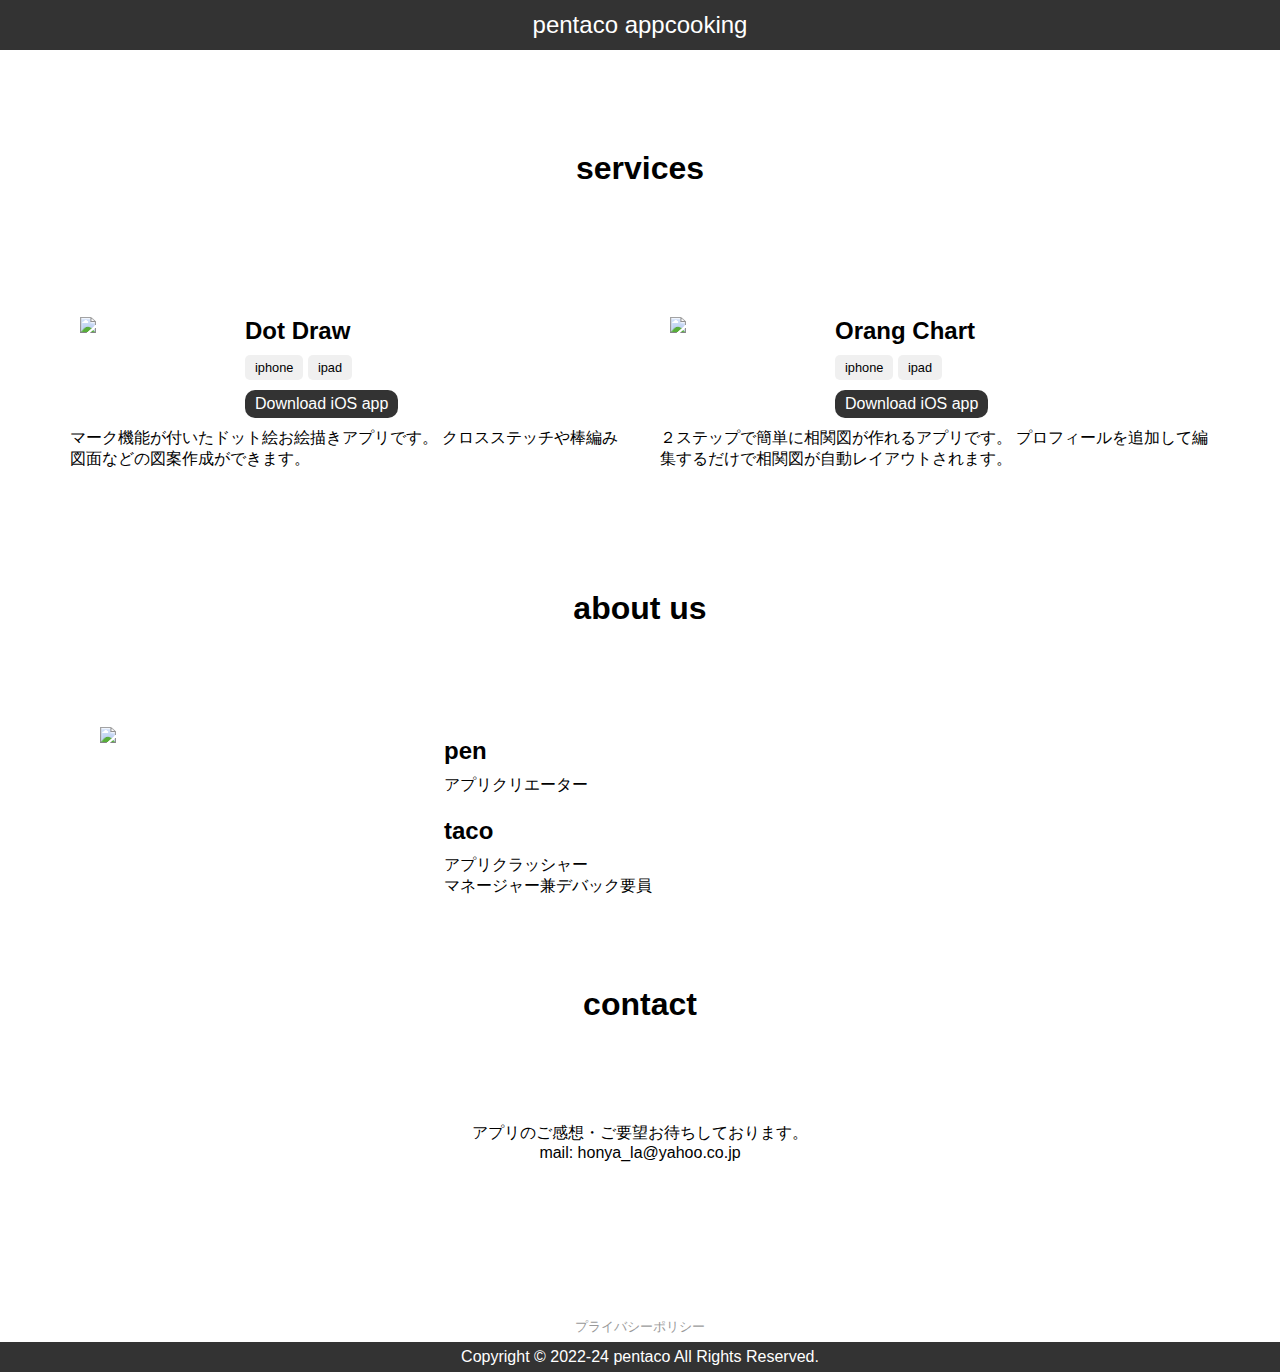
==== index.html @ 297223bc "Add files via upload" ====
<!DOCTYPE html>
<html lang="ja">
<head>
  <meta charset="utf-8">
  <link href="ss.css" rel="stylesheet">
  <meta name="viewport" content="width=device-width" initial-scale=1.0">
  <title>pentaco appcooking</title>
</head>
<body>

	<header>
		pentaco appcooking
	</header>

<div id="container">
<h1>services</h1>

<div class="content">
	<div class="item">
		<div class="icon">
		<img src="image/appicon01.png">
		</div>
		<div class="app-credit">
			<h2>Dot Draw</h2>
			<label class="device">iphone</label>
			<label class="device">ipad</label>
			<div class="app-link">
			<a class="download" href="https://apps.apple.com/jp/app/%E3%83%9E%E3%83%BC%E3%82%AF%E3%81%8C%E3%81%A4%E3%81%91%E3%82%89%E3%82%8C%E3%82%8B%E3%83%89%E3%83%83%E3%83%88%E7%B5%B5%E3%83%A1%E3%83%BC%E3%82%AB%E3%83%BC/id1642104247" target="_blank">
			Download iOS app
			</a>
			</div>
			</div>
		<div class="app-message">
			マーク機能が付いたドット絵お絵描きアプリです。
			クロスステッチや棒編み図面などの図案作成ができます。
		</div>
	</div>

	<div class="item">
		<div class="icon">
		<img src="image/appicon02.png">
		</div>
		<div class="app-credit">
			<h2>Orang Chart</h2>
			<label class="device">iphone</label>
			<label class="device">ipad</label>
			<div class="app-link">
			<a class="download" href="https://apps.apple.com/jp/app/orange-chart-%E7%9B%B8%E9%96%A2%E5%9B%B3%E3%81%A7%E8%A6%8B%E3%81%88%E3%82%8B%E5%8C%96/id6720723898" target="_blank">Download iOS app
			</a>
			</div>
		</div>
		<div class="app-message">
			２ステップで簡単に相関図が作れるアプリです。
			プロフィールを追加して編集するだけで相関図が自動レイアウトされます。
		</div>
	</div>
</div>

<h1>about us</h1>
	<div class="about-us">
		<div class="profile">
			<div class="profile-icon">
				<img src="image/pentaco.png">
			</div>
			<div class="profile-container">
				<div class="profile-text">
					<h2>pen</h2>
					アプリクリエーター
				</div>
				<div class="profile-text">
					<h2>taco</h2>
					アプリクラッシャー</br>
					マネージャー兼デバック要員
				</div>
			</div>
		</div>
	</div>
<h1>contact</h1>
	<div class="contact">
		<p>
		アプリのご感想・ご要望お待ちしております。</br>
		mail: honya_la@yahoo.co.jp
		</p>
	</div>
</div>
<div id="credit">
<a class="credit" href="pp.html" >プライバシーポリシー</a>
</div>
	<footer>
		Copyright © 2022-24 pentaco All Rights Reserved.
	</footer>

</body>
</html>
---- ss.css ----
@charset "utf-8";

html,body {
margin: 0;
padding: 0;
font-family: Arial, sans-serif;
height: 100vh;
font-size: 16px;
}

img{
max-width: 100%;
height: auto;
object-fit: cover;
border: 0;
}

header {
background-color: #333;
color: white;
display: flex;
justify-content: center;
align-items: center;
font-size: 1.5em;
position: fixed;
width: 100%;
height: 50px;
top: 0;
}

footer {
background-color: #333;
display: flex;
justify-content: center;
align-items: center;
color: white;
text-align: center;
font-size: 1em;
width: 100%;
height: 30px;
bottom: 0;
}

label{
padding: 5px 10px;
border-radius: 5px;
}

.device{
display: inline-block;
background-color: #f0f0f0;
color: #000000;
font-size: 0.8em;
}

.app-link{
display: flex;
}

a.download{
padding: 5px 10px;
border-radius: 10px;
background-color: #333;
color: #ffffff;
font-size: 1em;
margin-top: 10px;
text-decoration: none;
}

a.credit{
font-size: 0.8em;
color: #999999;
text-decoration: none;
text-align: center;
}

#container{
padding: 50px 0;
}

#credit{
width: 100%;
height: 30px;
bottom: 30px;
display: flex;
justify-content: center;
align-items: center;
background-color: #ffffff;
}

.content {
margin: 50px;
display: grid;
grid-template-columns: repeat(2, 1fr);
box-sizing: border-box;
}

.item{
padding: 20px;
display: flex;
justify-content: flex-start;
flex-wrap: wrap;
}

.icon{
width: 30%;
padding: 10px;
box-sizing: border-box;
}

.app-credit{
width: 70%;
padding-left: 10px;
font-size: 1em;
box-sizing: border-box;
}

.app-message{
width: 100%;
font-size: 1em;
box-sizing: border-box;
padding-top: 10px;
}

.about-us{
margin: 0 100px;
display: flex;
flex-wrap: wrap;
justify-content: center;
box-sizing: border-box;
}

.profile{
width: 100%;
display: flex;
justify-content: center;
flex-wrap: wrap;
}

.profile-icon{
width: 30%;
box-sizing: border-box;
}

.profile-container{
width: 70%;
display: flex;
justify-content: flex-start;
flex-wrap: wrap;
}

.profile-text{
width: 100%;
height: 50%;
padding-left: 20px;
box-sizing: border-box;
}

.contact{
margin-left: 100px;
margin-right: 100px;
margin-bottom: 100px;
font-size: 1em;
text-align: center;
}

.pp{
margin: 0 50px;
}

h1{
margin: 100px 0;
font-size: 2em;
text-align: center;
}

h2{
margin: 10px 0;
font-size: 1.5em;
}

h3{
margin: 10px 0;
font-size: 1.2em;
}

li.large{
font-size: 1.2em;
margin: 10px 0;
}



@media only screen and (max-width : 480px){

	html,body {
		margin: 0;
		padding: 0;
		font-family: Arial, sans-serif;
		height: 100vh;
		font-size: 10px;
	}

	#container{
		margin: 50px 0px;
	}

	h1{
		margin: 50px 0;
		font-size: 2em;
		text-align: center;
	}

	.content {
		margin: 0;
		display: grid;
		grid-template-columns: repeat(1, 1fr);
		box-sizing: border-box;
	}

	.about-us{
		margin: 0 50px;
		display: flex;
		flex-wrap: wrap;
		justify-content: center;
		box-sizing: border-box;
	}

	.contact{
		margin-left: 20px;
		margin-right: 20px;
		margin-bottom: 20px;
		font-size: 1em;
		text-align: center;
	}

	.pp{
		margin: 0 10px;
	}

}
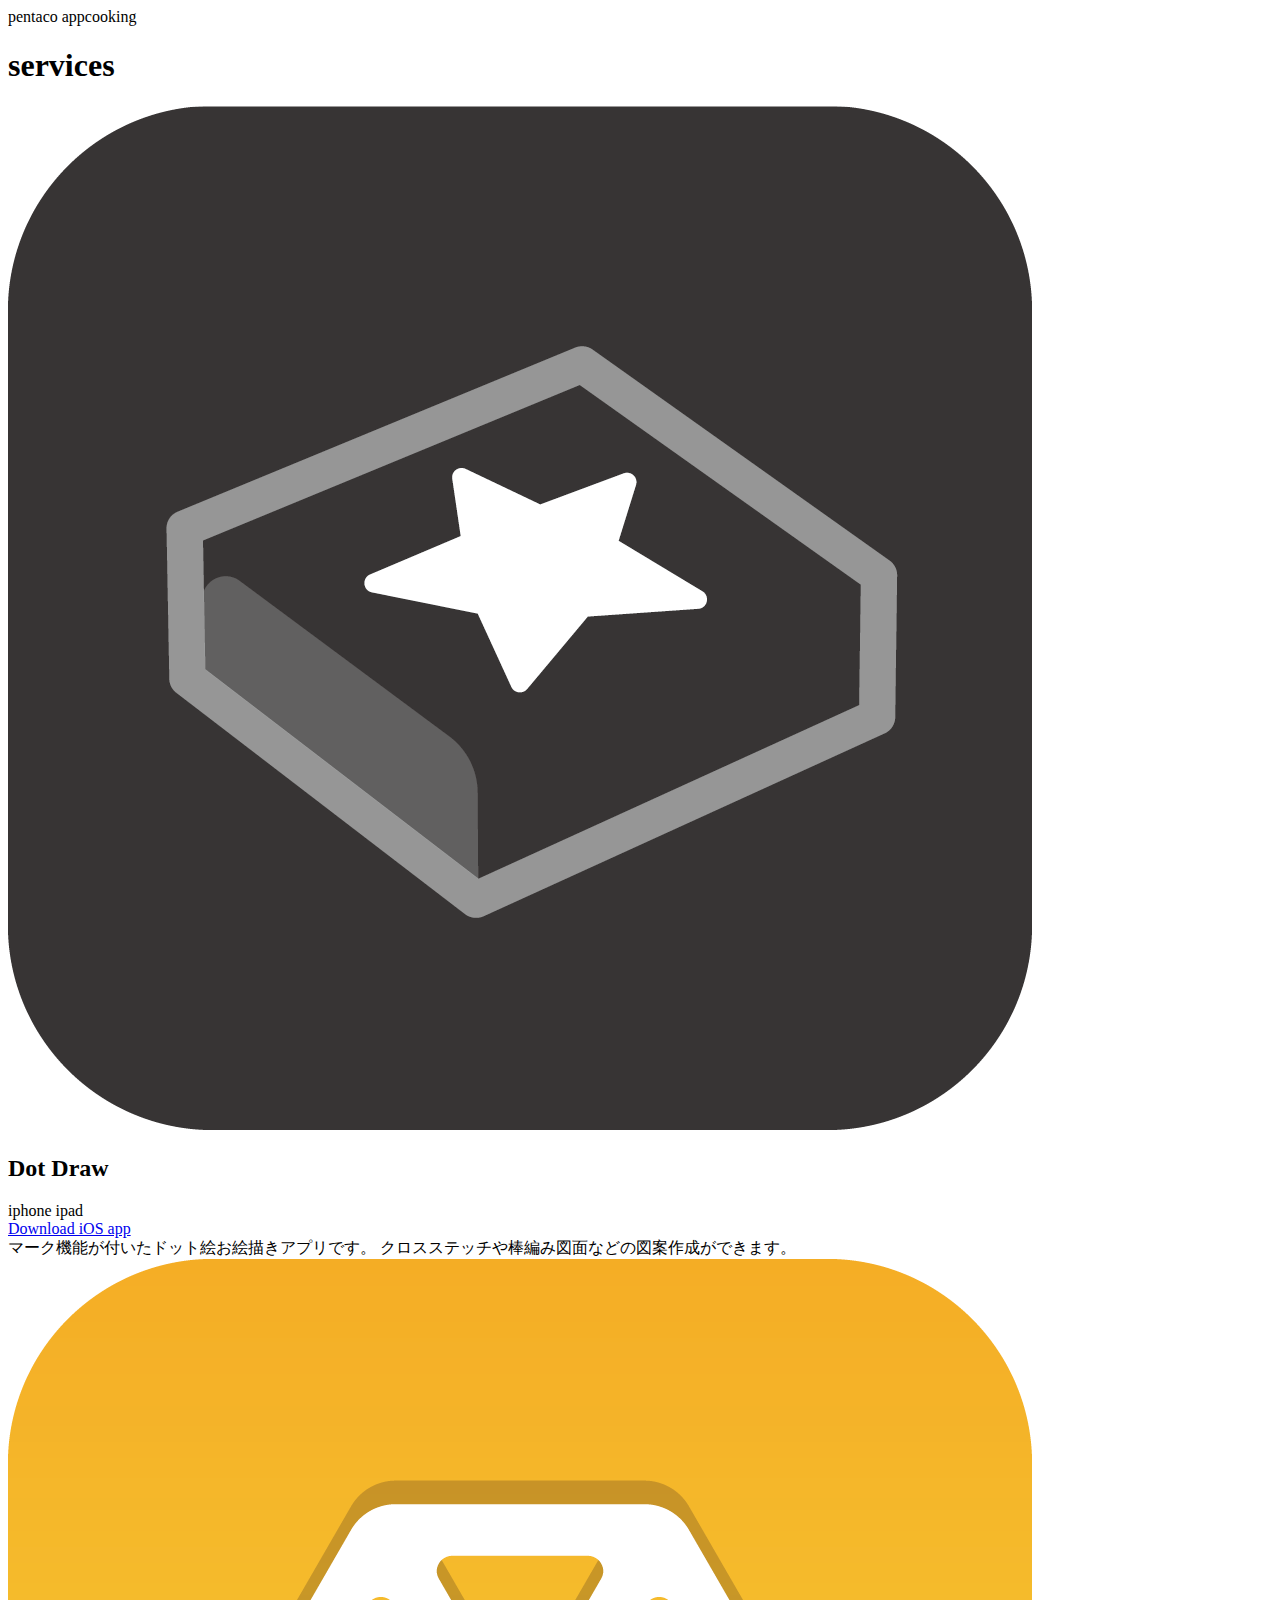
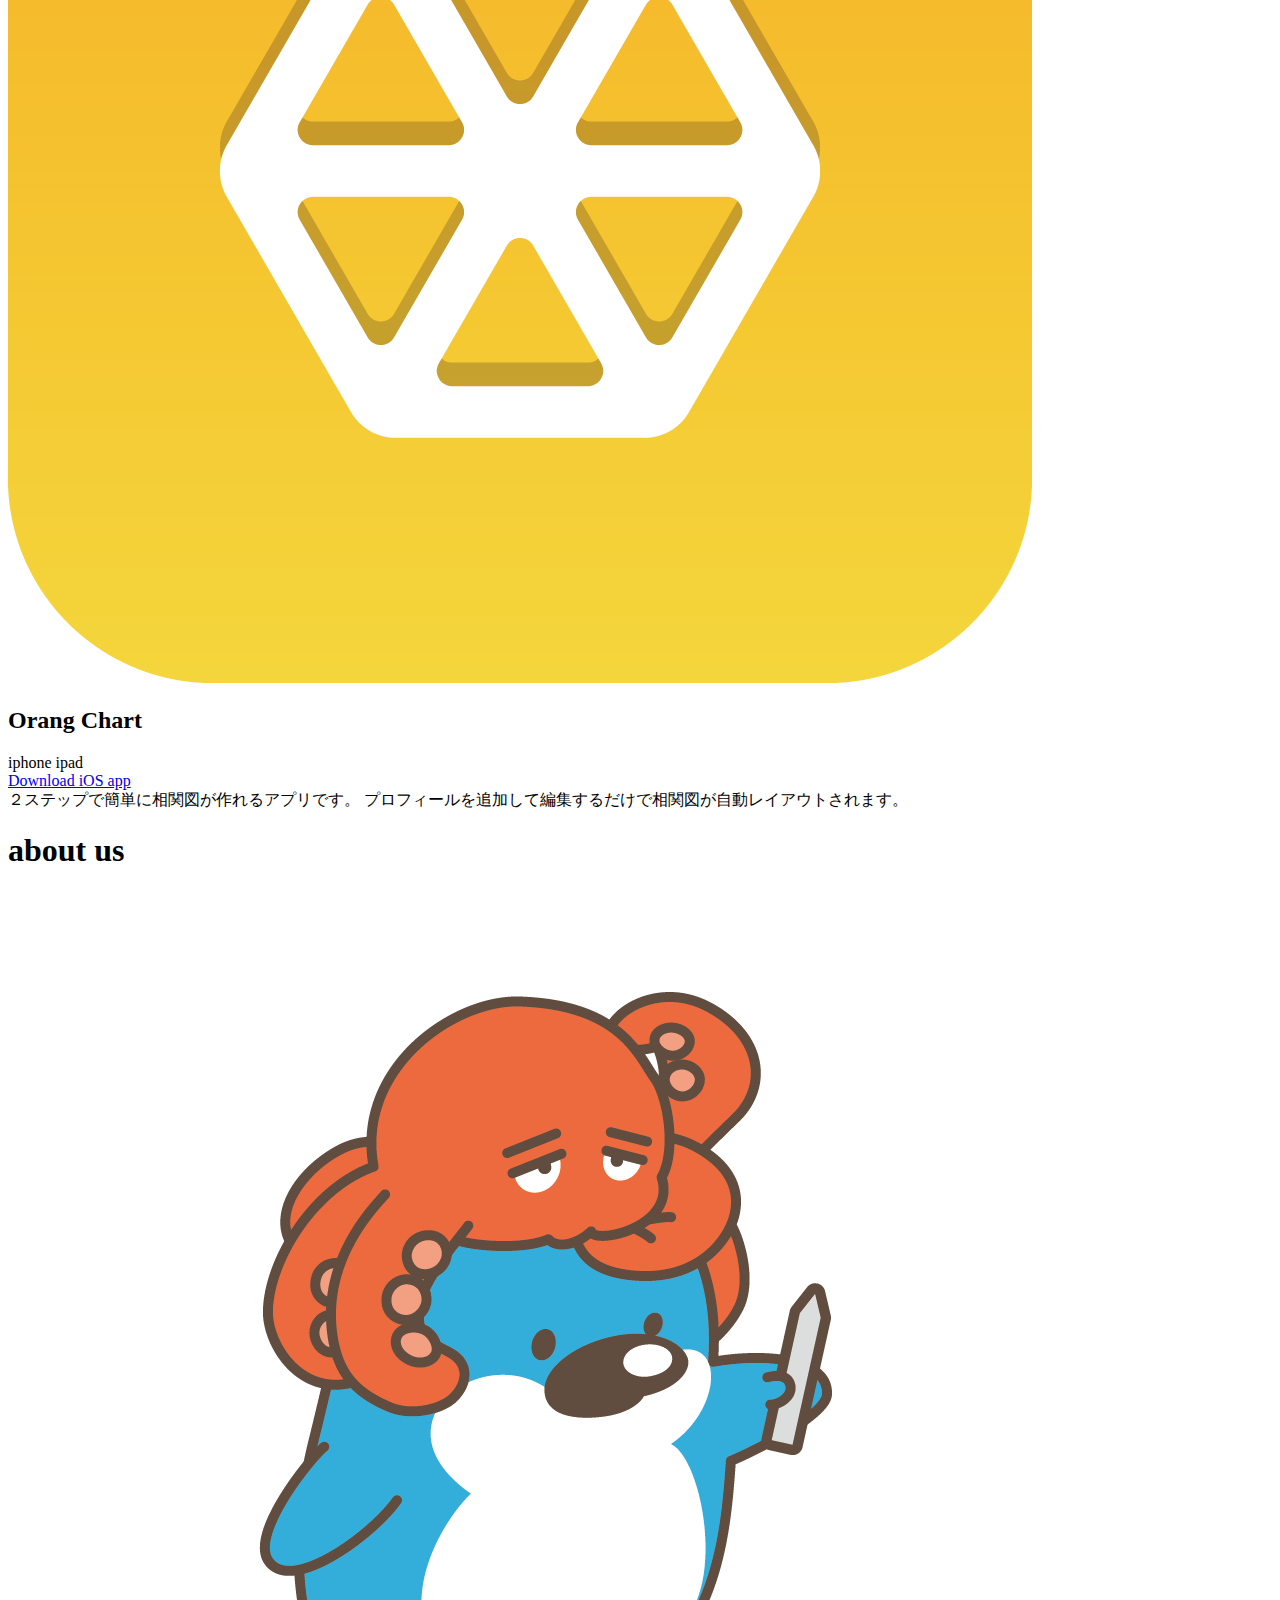
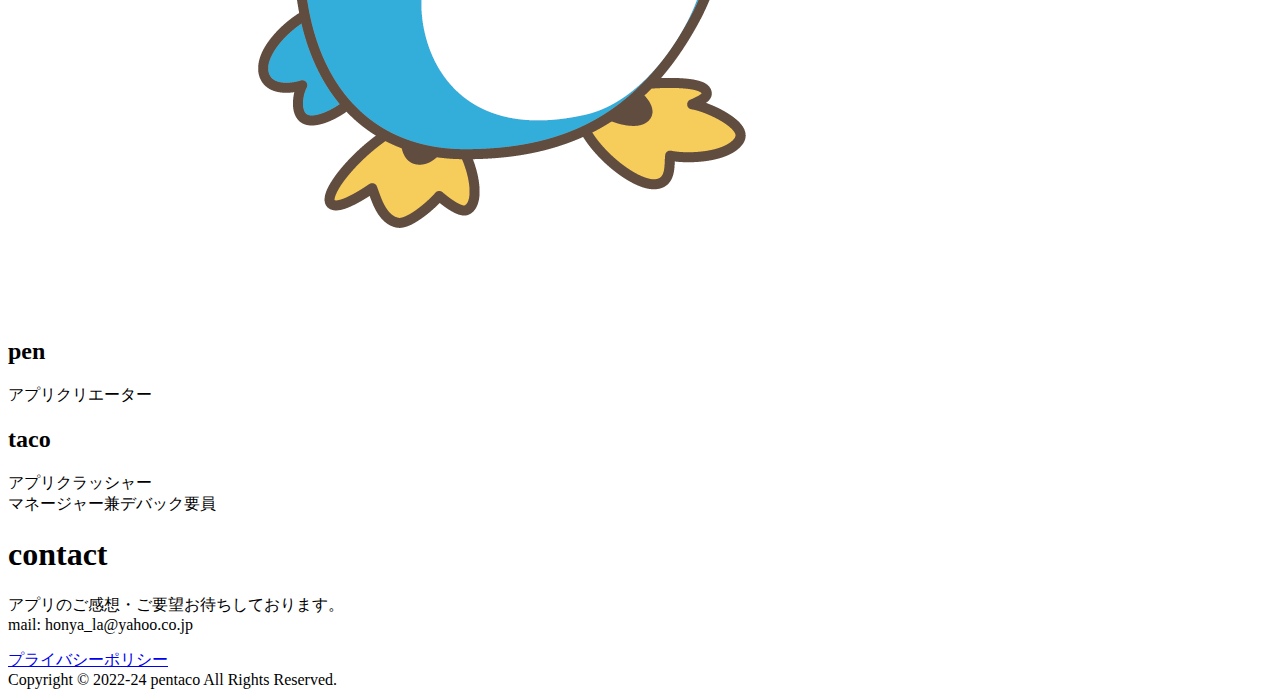
==== commit 398c5544: "Update index.html" ====
--- a/index.html
+++ b/index.html
@@ -2,7 +2,7 @@
 <html lang="ja">
 <head>
   <meta charset="utf-8">
-  <link href="ss.css" rel="stylesheet">
+  <link href="https://github.com/pentaco2233/appcooking/blob/f022fb4d167ff85afadfc29775fa880d4bda446c/ss.css" rel="stylesheet">
   <meta name="viewport" content="width=device-width" initial-scale=1.0">
   <title>pentaco appcooking</title>
 </head>
@@ -91,4 +91,4 @@
 	</footer>
 
 </body>
-</html>+</html>
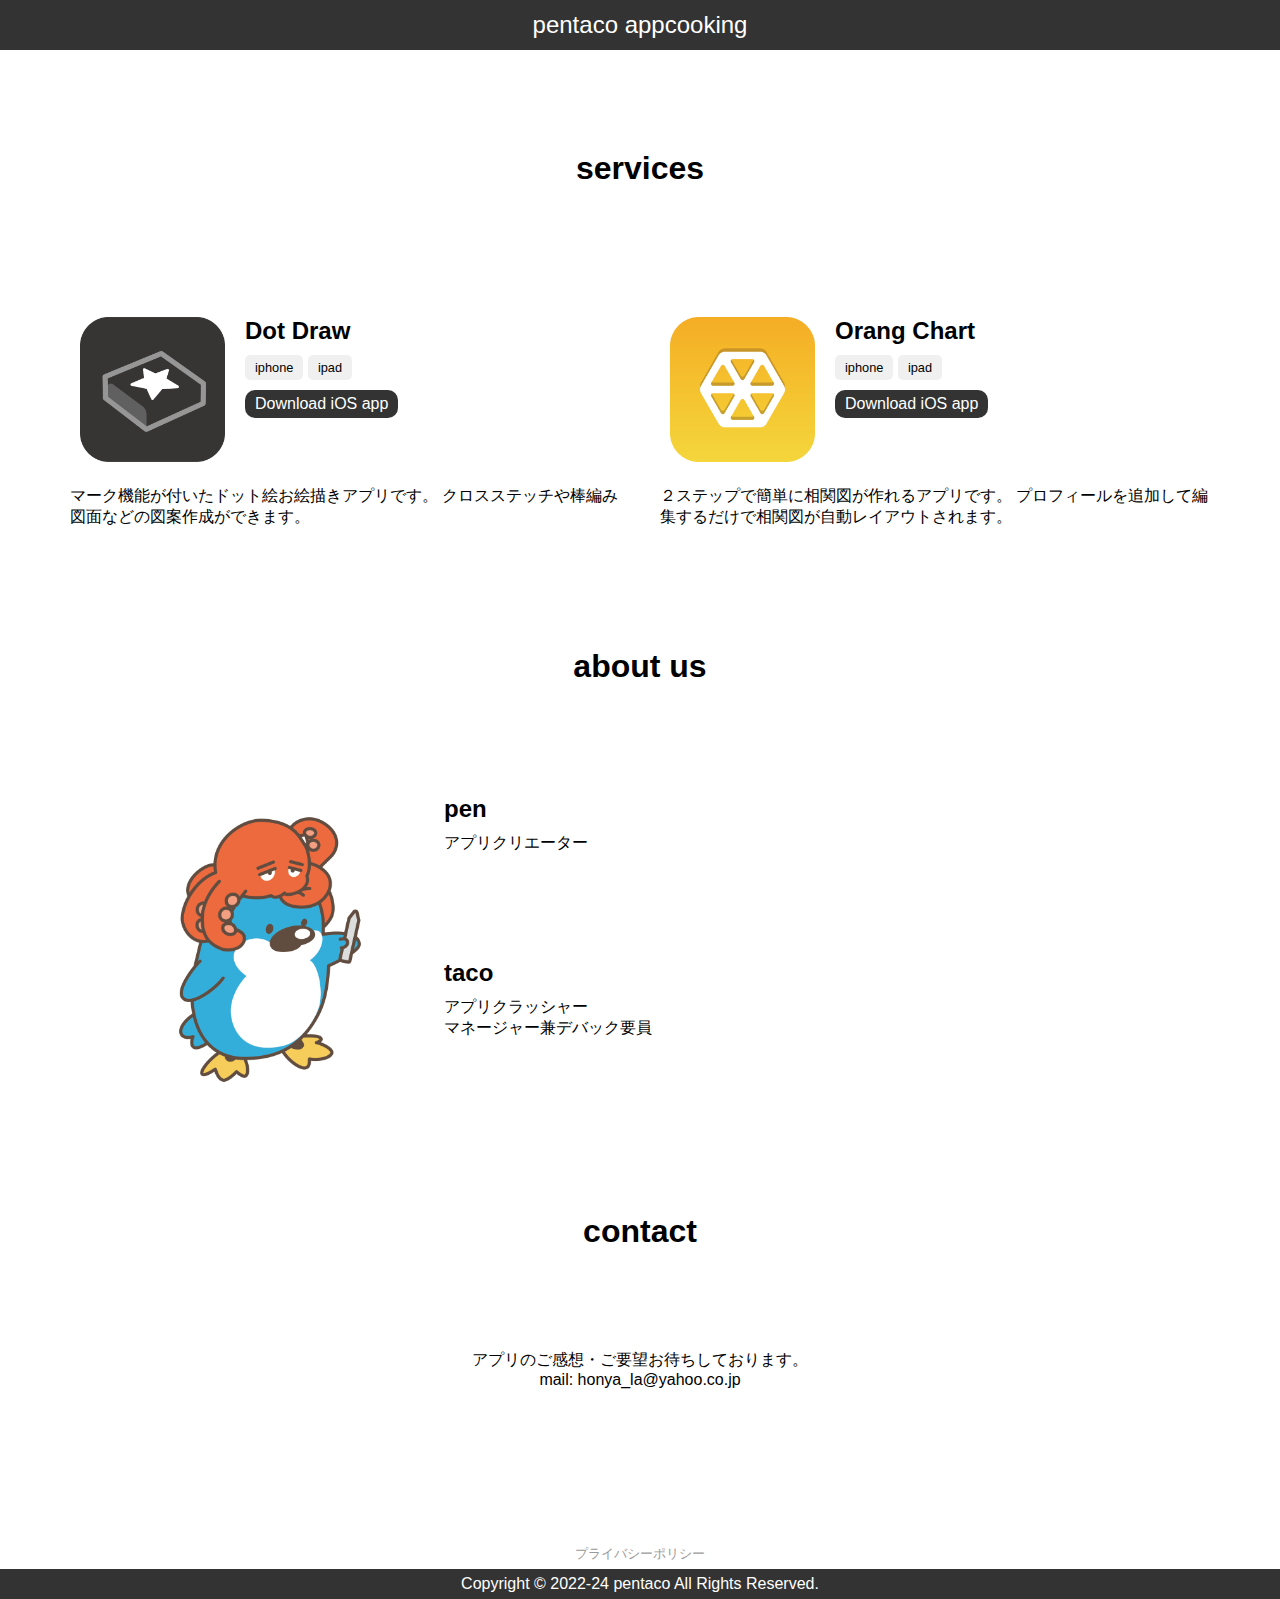
==== commit 2b5a2c63: "Update index.html" ====
--- a/index.html
+++ b/index.html
@@ -2,7 +2,7 @@
 <html lang="ja">
 <head>
   <meta charset="utf-8">
-  <link href="https://github.com/pentaco2233/appcooking/blob/f022fb4d167ff85afadfc29775fa880d4bda446c/ss.css" rel="stylesheet">
+  <link href="ss.css" rel="stylesheet">
   <meta name="viewport" content="width=device-width" initial-scale=1.0">
   <title>pentaco appcooking</title>
 </head>
--- a/ss.css
+++ b/ss.css
@@ -0,0 +1,242 @@
+@charset "utf-8";
+
+html,body {
+margin: 0;
+padding: 0;
+font-family: Arial, sans-serif;
+height: 100vh;
+font-size: 16px;
+}
+
+img{
+max-width: 100%;
+height: auto;
+object-fit: cover;
+border: 0;
+}
+
+header {
+background-color: #333;
+color: white;
+display: flex;
+justify-content: center;
+align-items: center;
+font-size: 1.5em;
+position: fixed;
+width: 100%;
+height: 50px;
+top: 0;
+}
+
+footer {
+background-color: #333;
+display: flex;
+justify-content: center;
+align-items: center;
+color: white;
+text-align: center;
+font-size: 1em;
+width: 100%;
+height: 30px;
+bottom: 0;
+}
+
+label{
+padding: 5px 10px;
+border-radius: 5px;
+}
+
+.device{
+display: inline-block;
+background-color: #f0f0f0;
+color: #000000;
+font-size: 0.8em;
+}
+
+.app-link{
+display: flex;
+}
+
+a.download{
+padding: 5px 10px;
+border-radius: 10px;
+background-color: #333;
+color: #ffffff;
+font-size: 1em;
+margin-top: 10px;
+text-decoration: none;
+}
+
+a.credit{
+font-size: 0.8em;
+color: #999999;
+text-decoration: none;
+text-align: center;
+}
+
+#container{
+padding: 50px 0;
+}
+
+#credit{
+width: 100%;
+height: 30px;
+bottom: 30px;
+display: flex;
+justify-content: center;
+align-items: center;
+background-color: #ffffff;
+}
+
+.content {
+margin: 50px;
+display: grid;
+grid-template-columns: repeat(2, 1fr);
+box-sizing: border-box;
+}
+
+.item{
+padding: 20px;
+display: flex;
+justify-content: flex-start;
+flex-wrap: wrap;
+}
+
+.icon{
+width: 30%;
+padding: 10px;
+box-sizing: border-box;
+}
+
+.app-credit{
+width: 70%;
+padding-left: 10px;
+font-size: 1em;
+box-sizing: border-box;
+}
+
+.app-message{
+width: 100%;
+font-size: 1em;
+box-sizing: border-box;
+padding-top: 10px;
+}
+
+.about-us{
+margin: 0 100px;
+display: flex;
+flex-wrap: wrap;
+justify-content: center;
+box-sizing: border-box;
+}
+
+.profile{
+width: 100%;
+display: flex;
+justify-content: center;
+flex-wrap: wrap;
+}
+
+.profile-icon{
+width: 30%;
+box-sizing: border-box;
+}
+
+.profile-container{
+width: 70%;
+display: flex;
+justify-content: flex-start;
+flex-wrap: wrap;
+}
+
+.profile-text{
+width: 100%;
+height: 50%;
+padding-left: 20px;
+box-sizing: border-box;
+}
+
+.contact{
+margin-left: 100px;
+margin-right: 100px;
+margin-bottom: 100px;
+font-size: 1em;
+text-align: center;
+}
+
+.pp{
+margin: 0 50px;
+}
+
+h1{
+margin: 100px 0;
+font-size: 2em;
+text-align: center;
+}
+
+h2{
+margin: 10px 0;
+font-size: 1.5em;
+}
+
+h3{
+margin: 10px 0;
+font-size: 1.2em;
+}
+
+li.large{
+font-size: 1.2em;
+margin: 10px 0;
+}
+
+
+
+@media only screen and (max-width : 480px){
+
+	html,body {
+		margin: 0;
+		padding: 0;
+		font-family: Arial, sans-serif;
+		height: 100vh;
+		font-size: 10px;
+	}
+
+	#container{
+		margin: 50px 0px;
+	}
+
+	h1{
+		margin: 50px 0;
+		font-size: 2em;
+		text-align: center;
+	}
+
+	.content {
+		margin: 0;
+		display: grid;
+		grid-template-columns: repeat(1, 1fr);
+		box-sizing: border-box;
+	}
+
+	.about-us{
+		margin: 0 50px;
+		display: flex;
+		flex-wrap: wrap;
+		justify-content: center;
+		box-sizing: border-box;
+	}
+
+	.contact{
+		margin-left: 20px;
+		margin-right: 20px;
+		margin-bottom: 20px;
+		font-size: 1em;
+		text-align: center;
+	}
+
+	.pp{
+		margin: 0 10px;
+	}
+
+}
+
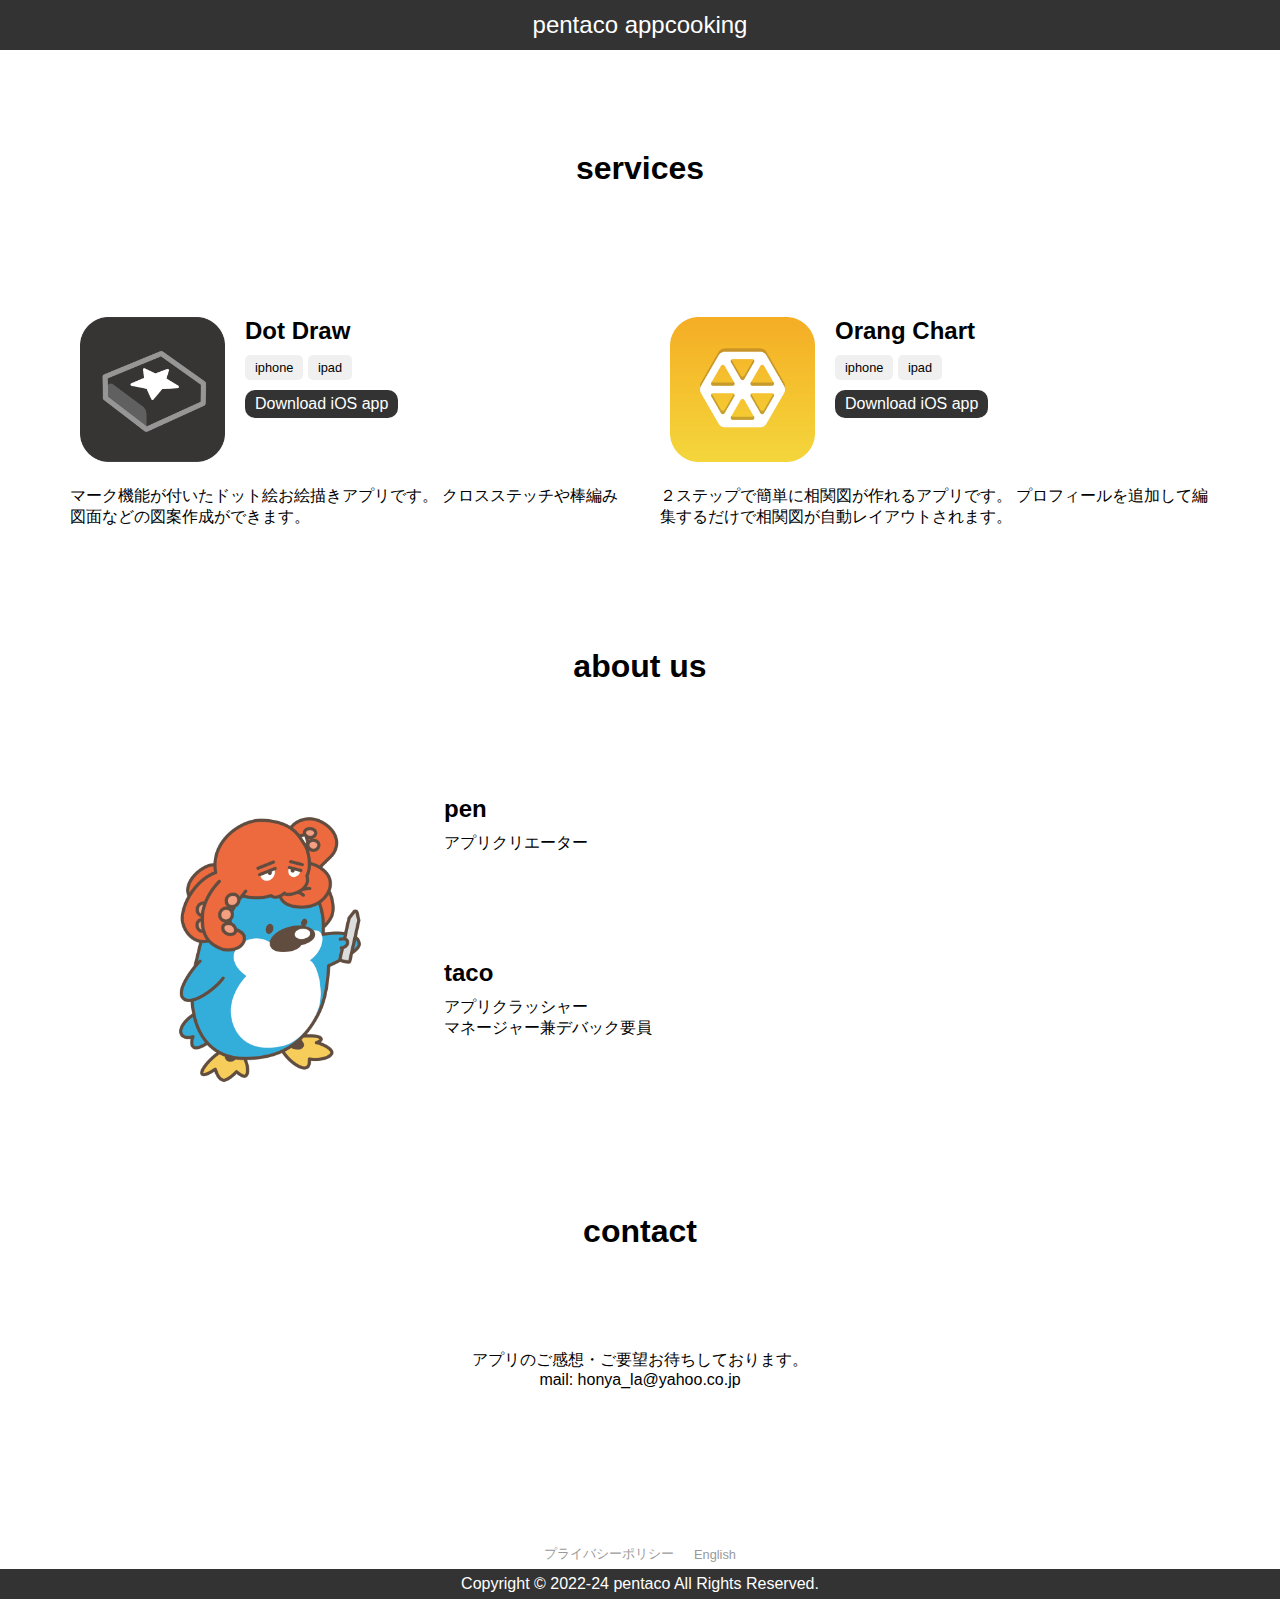
==== commit 86e55e40: "Add files via upload" ====
--- a/index.html
+++ b/index.html
@@ -2,7 +2,7 @@
 <html lang="ja">
 <head>
   <meta charset="utf-8">
-  <link href="ss.css" rel="stylesheet">
+  <link href="https://pentaco2233.github.io/appcooking/ss.css" rel="stylesheet">
   <meta name="viewport" content="width=device-width" initial-scale=1.0">
   <title>pentaco appcooking</title>
 </head>
@@ -85,10 +85,11 @@
 </div>
 <div id="credit">
 <a class="credit" href="pp.html" >プライバシーポリシー</a>
+<a class="credit" href="index_en.html" >English</a>
 </div>
 	<footer>
 		Copyright © 2022-24 pentaco All Rights Reserved.
 	</footer>
 
 </body>
-</html>
+</html>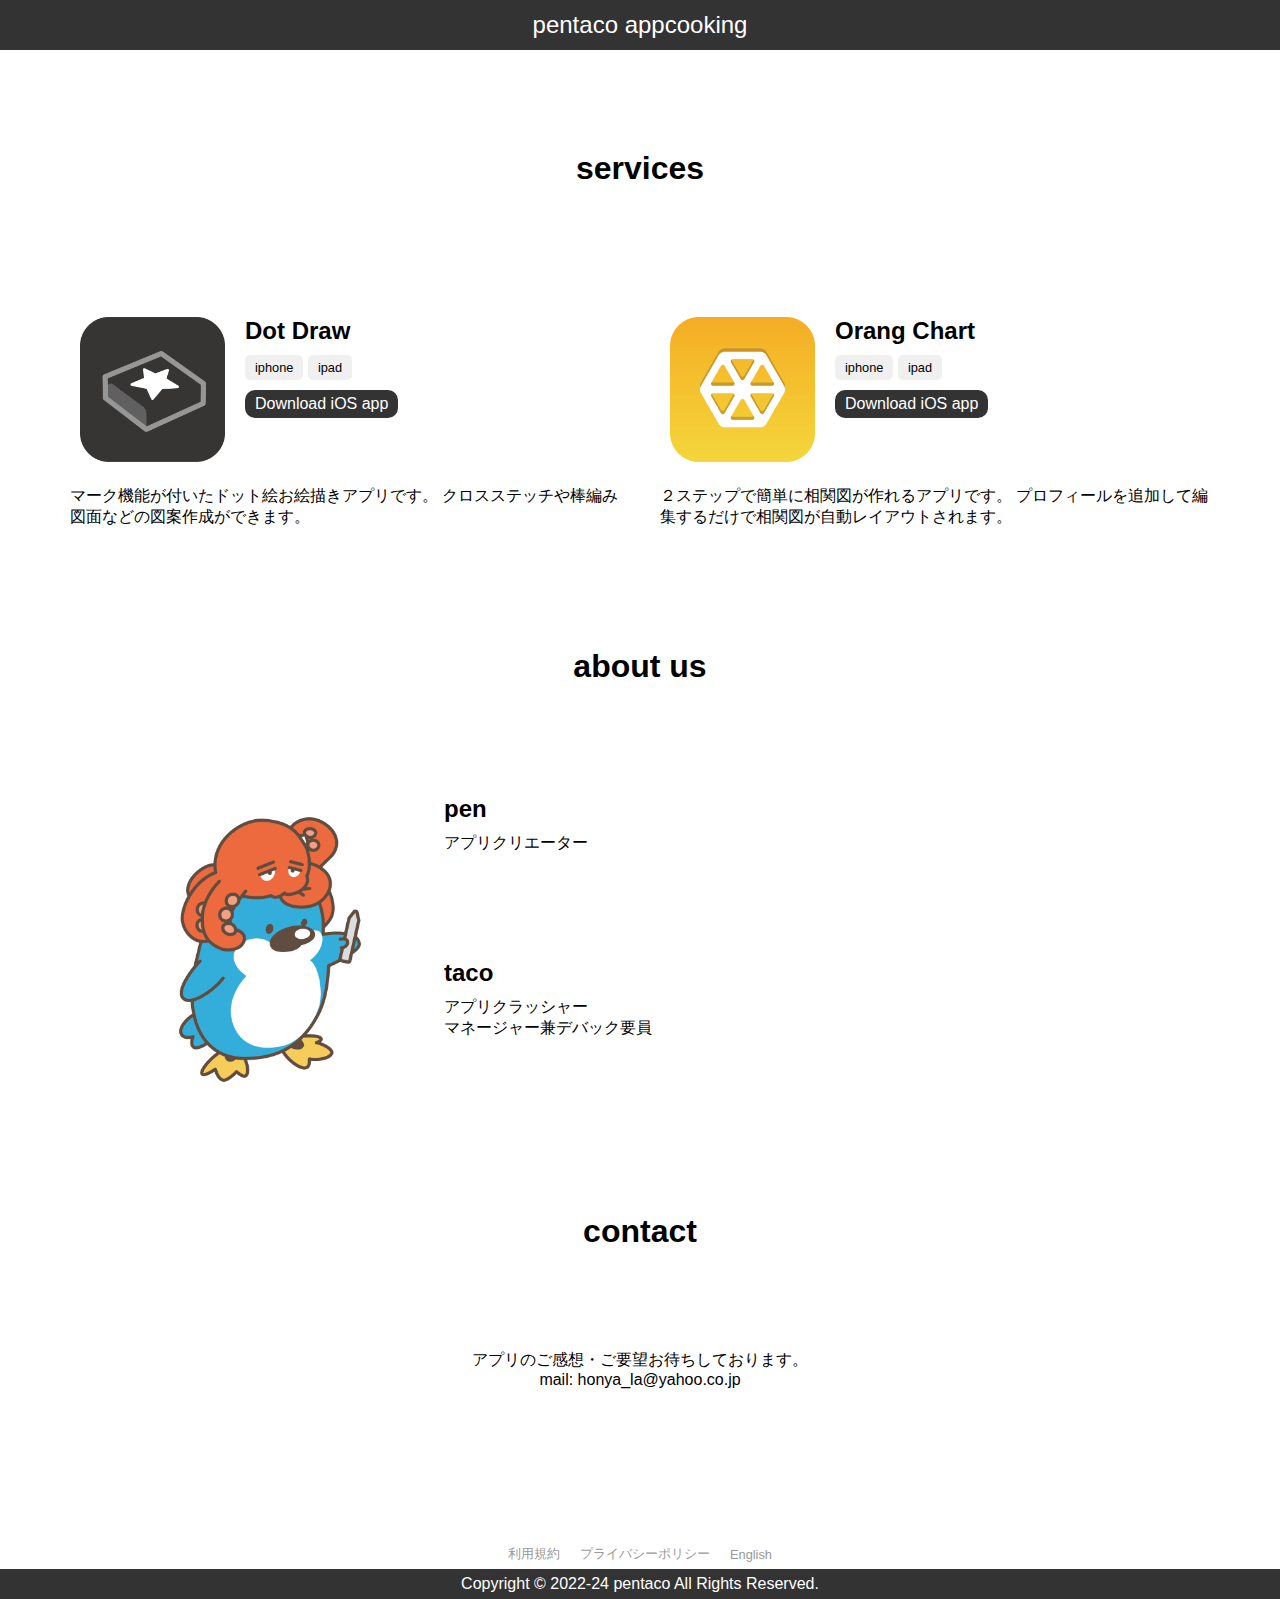
==== commit 9bcc73da: "Add files via upload" ====
--- a/index.html
+++ b/index.html
@@ -84,6 +84,7 @@
 	</div>
 </div>
 <div id="credit">
+<a class="credit" href="terms.html" >利用規約</a>
 <a class="credit" href="pp.html" >プライバシーポリシー</a>
 <a class="credit" href="index_en.html" >English</a>
 </div>
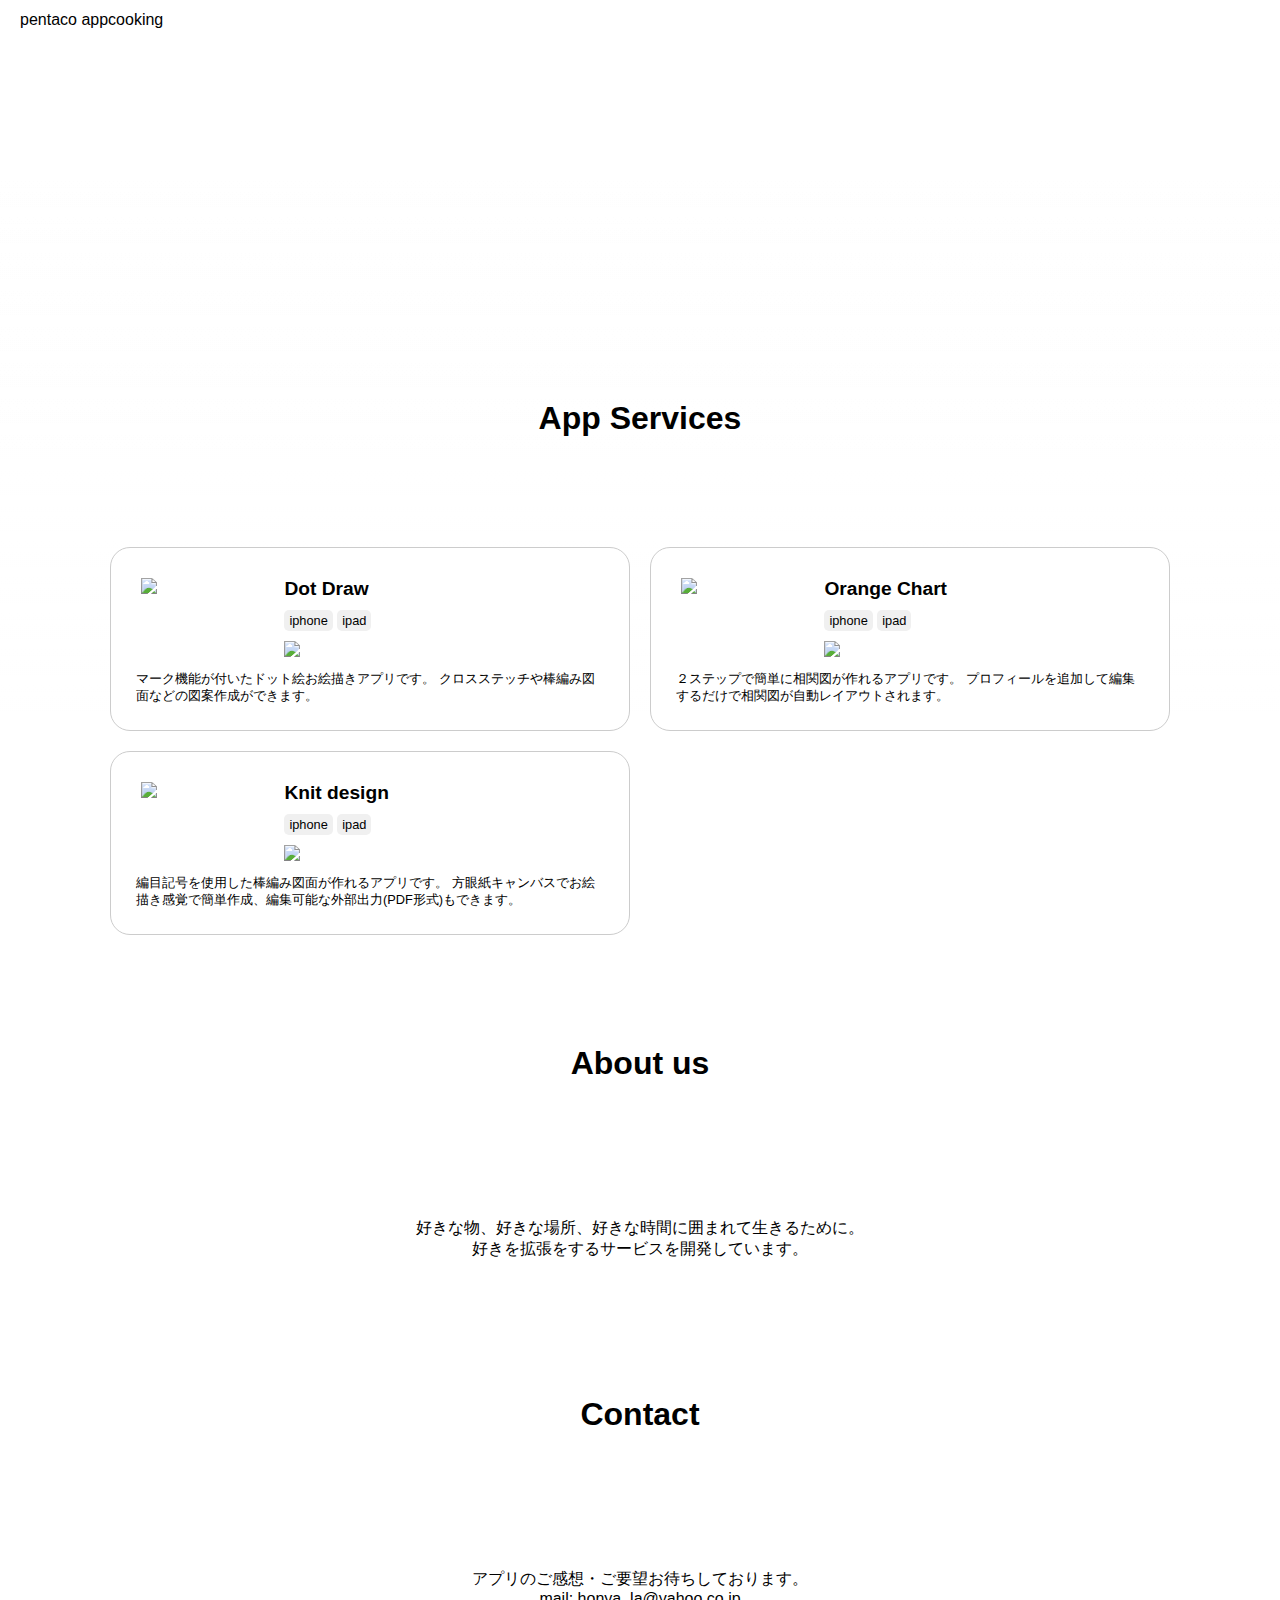
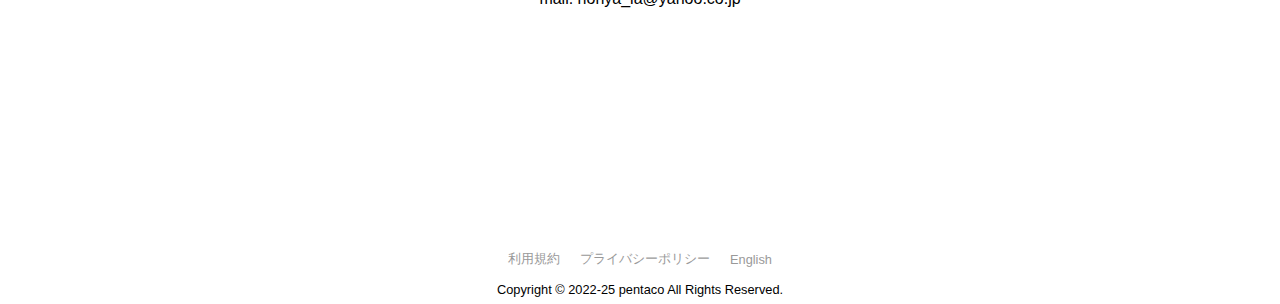
==== commit 09be783e: "Add files via upload" ====
--- a/index.html
+++ b/index.html
@@ -8,25 +8,26 @@
 </head>
 <body>
 
+
 	<header>
 		pentaco appcooking
 	</header>
 
 <div id="container">
-<h1>services</h1>
+<h1>App Services</h1>
 
 <div class="content">
 	<div class="item">
 		<div class="icon">
-		<img src="image/appicon01.png">
+		<img src="image/dot_marker.png" class="app-icon">
 		</div>
 		<div class="app-credit">
 			<h2>Dot Draw</h2>
 			<label class="device">iphone</label>
 			<label class="device">ipad</label>
 			<div class="app-link">
-			<a class="download" href="https://apps.apple.com/jp/app/%E3%83%9E%E3%83%BC%E3%82%AF%E3%81%8C%E3%81%A4%E3%81%91%E3%82%89%E3%82%8C%E3%82%8B%E3%83%89%E3%83%83%E3%83%88%E7%B5%B5%E3%83%A1%E3%83%BC%E3%82%AB%E3%83%BC/id1642104247" target="_blank">
-			Download iOS app
+			<a href="https://apps.apple.com/jp/app/%E3%83%9E%E3%83%BC%E3%82%AF%E3%81%8C%E3%81%A4%E3%81%91%E3%82%89%E3%82%8C%E3%82%8B%E3%83%89%E3%83%83%E3%83%88%E7%B5%B5%E3%83%A1%E3%83%BC%E3%82%AB%E3%83%BC/id1642104247" target="_blank">
+			<img src="image/download_jp.png" class="download">
 			</a>
 			</div>
 			</div>
@@ -38,14 +39,15 @@
 
 	<div class="item">
 		<div class="icon">
-		<img src="image/appicon02.png">
+		<img src="image/orange_chart.png" class="app-icon">
 		</div>
 		<div class="app-credit">
-			<h2>Orang Chart</h2>
+			<h2>Orange Chart</h2>
 			<label class="device">iphone</label>
 			<label class="device">ipad</label>
 			<div class="app-link">
-			<a class="download" href="https://apps.apple.com/jp/app/orange-chart-%E7%9B%B8%E9%96%A2%E5%9B%B3%E3%81%A7%E8%A6%8B%E3%81%88%E3%82%8B%E5%8C%96/id6720723898" target="_blank">Download iOS app
+			<a href="https://apps.apple.com/jp/app/orange-chart-%E7%9B%B8%E9%96%A2%E5%9B%B3%E3%81%A7%E8%A6%8B%E3%81%88%E3%82%8B%E5%8C%96/id6720723898" target="_blank">
+<img src="image/download_jp.png" class="download">
 			</a>
 			</div>
 		</div>
@@ -54,28 +56,37 @@
 			プロフィールを追加して編集するだけで相関図が自動レイアウトされます。
 		</div>
 	</div>
+
+	<div class="item">
+		<div class="icon">
+		<img src="image/knit_design.png" class="app-icon">
+		</div>
+		<div class="app-credit">
+			<h2>Knit design</h2>
+			<label class="device">iphone</label>
+			<label class="device">ipad</label>
+			<div class="app-link">
+			<a href="https://apps.apple.com/jp/app/knit-design-%E7%B7%A8%E3%81%BF%E7%89%A9%E5%9B%B3%E9%9D%A2%E4%BD%9C%E6%88%90/id6742430934target="_blank"><img src="image/download_jp.png" class="download">
+			</a>
+			</div>
+		</div>
+		<div class="app-message">
+			編目記号を使用した棒編み図面が作れるアプリです。
+			方眼紙キャンバスでお絵描き感覚で簡単作成、編集可能な外部出力(PDF形式)もできます。
+		</div>
+	</div>
 </div>
 
-<h1>about us</h1>
+<h1>About us</h1>
 	<div class="about-us">
-		<div class="profile">
-			<div class="profile-icon">
-				<img src="image/pentaco.png">
-			</div>
-			<div class="profile-container">
-				<div class="profile-text">
-					<h2>pen</h2>
-					アプリクリエーター
-				</div>
-				<div class="profile-text">
-					<h2>taco</h2>
-					アプリクラッシャー</br>
-					マネージャー兼デバック要員
-				</div>
-			</div>
+		<div class="profile-container">
+					<p>
+					好きな物、好きな場所、好きな時間に囲まれて生きるために。</br>
+好きを拡張をするサービスを開発しています。
+					</p>
 		</div>
 	</div>
-<h1>contact</h1>
+<h1>Contact</h1>
 	<div class="contact">
 		<p>
 		アプリのご感想・ご要望お待ちしております。</br>
@@ -83,13 +94,14 @@
 		</p>
 	</div>
 </div>
+
 <div id="credit">
 <a class="credit" href="terms.html" >利用規約</a>
 <a class="credit" href="pp.html" >プライバシーポリシー</a>
 <a class="credit" href="index_en.html" >English</a>
 </div>
 	<footer>
-		Copyright © 2022-24 pentaco All Rights Reserved.
+		Copyright © 2022-25 pentaco All Rights Reserved.
 	</footer>
 
 </body>
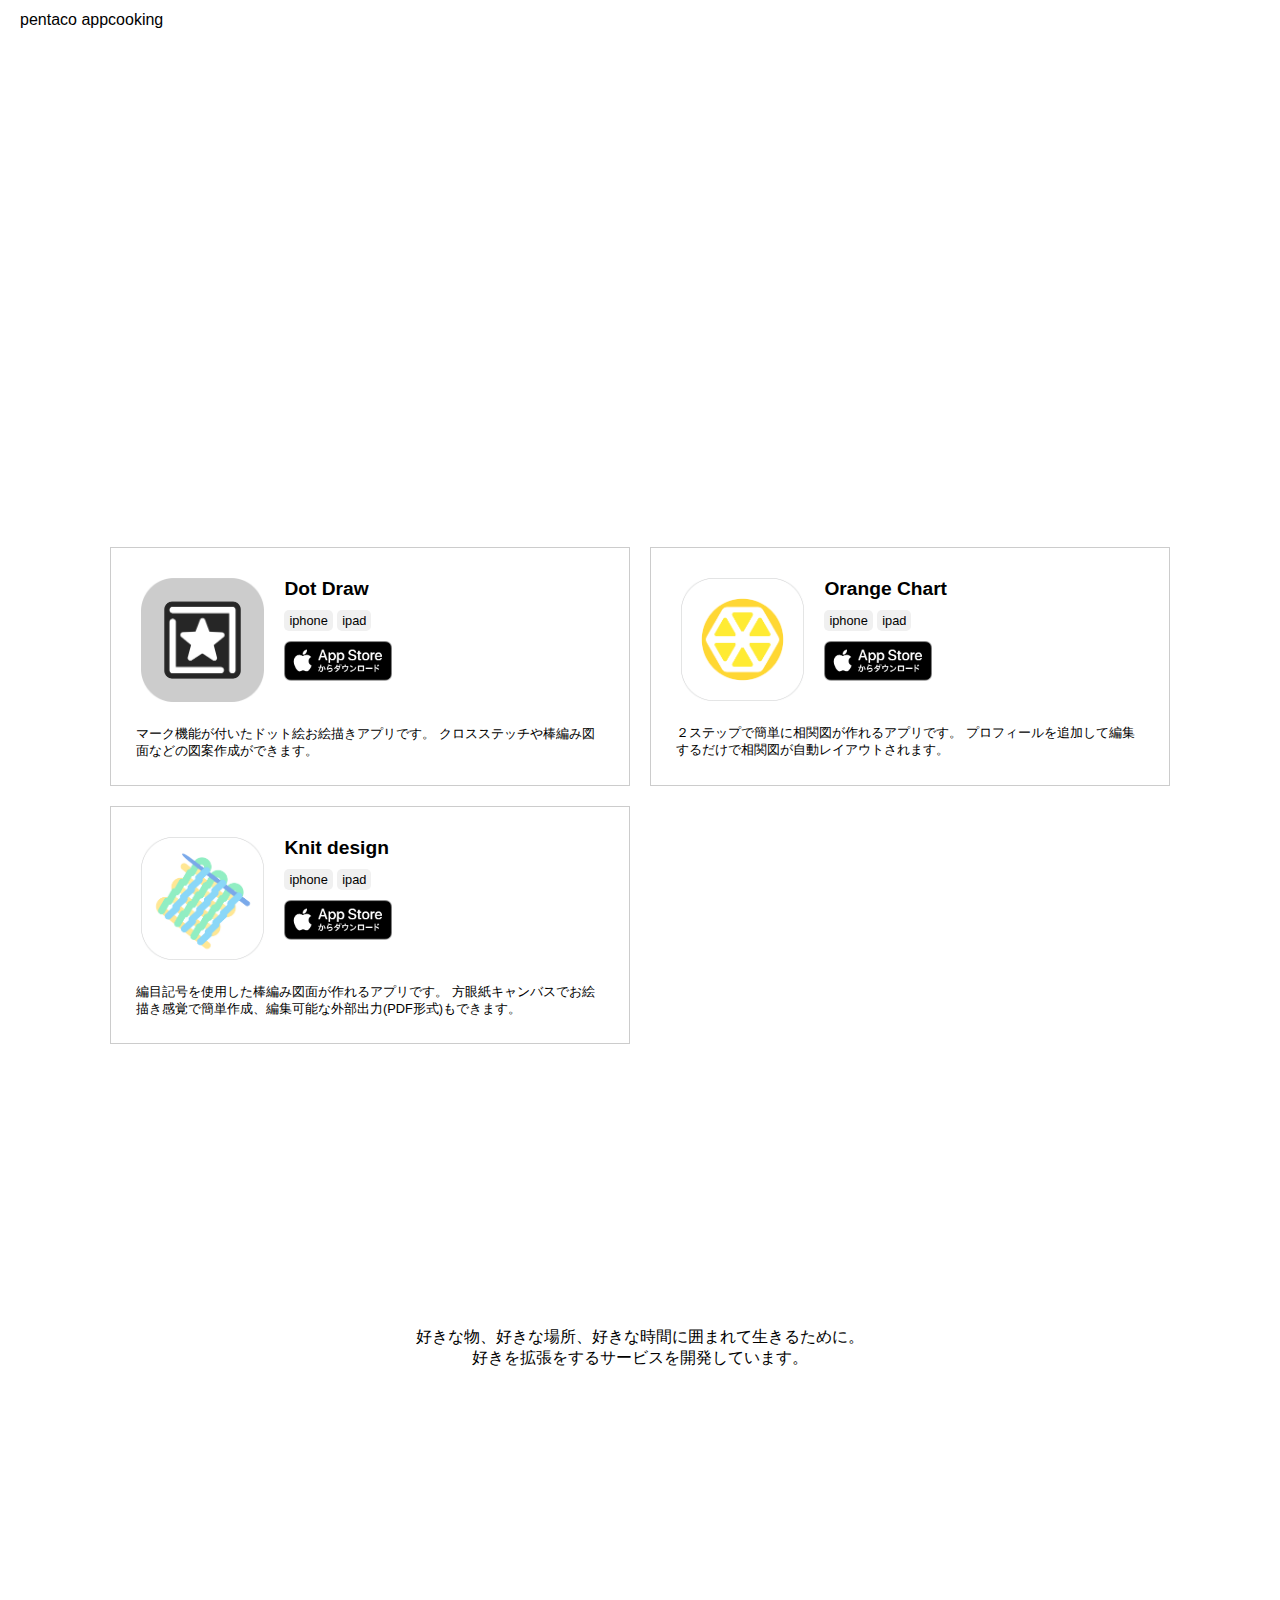
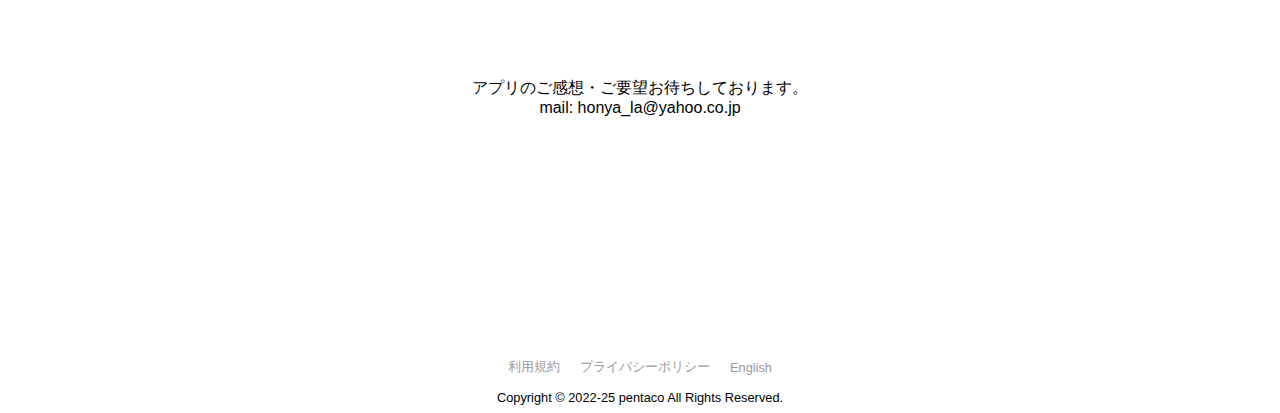
==== commit 929d7d6a: "Add files via upload" ====
--- a/index.html
+++ b/index.html
@@ -2,7 +2,7 @@
 <html lang="ja">
 <head>
   <meta charset="utf-8">
-  <link href="https://pentaco2233.github.io/appcooking/ss.css" rel="stylesheet">
+  <link href="ss.css" rel="stylesheet">
   <meta name="viewport" content="width=device-width" initial-scale=1.0">
   <title>pentaco appcooking</title>
 </head>
--- a/ss.css
+++ b/ss.css
@@ -0,0 +1,280 @@
+@charset "utf-8";
+
+html,body {
+margin: 0;
+padding: 0;
+font-family: Helvetica Neue, sans-serif;
+height: 100vh;
+font-size: 16px;
+background-image: url('image/shiga.jpeg');
+background-size: cover;
+background-attachment: fixed;
+background-position: top center;
+background-repeat: no-repeat;
+background-blend-mode: screen;
+}
+
+
+img{
+border: 0;
+}
+
+header {
+background-color: white;
+color: black;
+display: flex;
+justify-content: left;
+align-items: center;
+font-size: 1em;
+position: fixed;
+width: 100%;
+height: 40px;
+top: 0;
+padding-left: 20px;
+}
+
+footer {
+background-color: white;
+display: flex;
+justify-content: center;
+align-items: center;
+color: black;
+text-align: center;
+font-size: 0.8em;
+width: 100%;
+height: 30px;
+bottom: 0;
+}
+
+label{
+padding: 3px 5px;
+border-radius: 5px;
+}
+
+img.app-icon{
+max-width: 100%;
+height: auto;
+object-fit: cover;
+}
+
+.device{
+display: inline-block;
+background-color: #f0f0f0;
+color: #000000;
+font-size: 0.8em;
+}
+
+.app-link{
+display: flex;
+}
+
+img.download{
+height: 40px;
+width: auto;
+margin-top: 10px;
+}
+
+a.credit{
+margin: 0 10px;
+font-size: 0.8em;
+color: #999999;
+text-decoration: none;
+text-align: center;
+}
+
+#container{
+padding: 300px 0 100px 0;
+}
+
+#credit{
+width: 100%;
+height: 30px;
+bottom: 30px;
+display: flex;
+justify-content: center;
+align-items: center;
+background-color: #ffffff;
+}
+
+.content {
+margin: 0 50px;
+display: grid;
+grid-template-columns: repeat(2, 1fr);
+box-sizing: border-box;
+}
+
+.item{
+padding: 20px;
+display: flex;
+justify-content: flex-start;
+flex-wrap: wrap;
+border: 1px solid #cccccc;
+margin: 10px;
+border-radius: 0px;
+background-color: rgb(255 255 255/100%);
+}
+
+.icon{
+width: 30%;
+padding: 10px;
+box-sizing: border-box;
+}
+
+.app-credit{
+width: 70%;
+padding-left: 10px;
+box-sizing: border-box;
+}
+
+.app-message{
+width: 100%;
+font-size: 0.8em;
+box-sizing: border-box;
+margin-top: 5px;
+padding: 5px;
+}
+
+.about-us{
+margin: 0 50px;
+padding: 20px 0;
+display: flex;
+flex-wrap: wrap;
+justify-content: center;
+box-sizing: border-box;
+border-radius: 0px;
+background-color: rgb(255 255 255/100%);
+}
+
+.profile-container{
+width: 70%;
+height: auto;
+display: block;
+justify-content: center;
+text-align: center;
+box-sizing: border-box;
+}
+
+.contact{
+margin: 0 50px 100px 50px;
+padding: 20px 0px;
+font-size: 1em;
+text-align: center;
+border-radius: 0px;
+background-color: rgb(255 255 255/100%);
+}
+
+.pp{
+margin: 0 50px;
+padding: 20px;
+background-color: white;
+}
+
+h1{
+margin: 100px 0;
+font-size: 2em;
+text-align: center;
+color: white;
+}
+
+h2{
+margin: 10px 0;
+font-size: 1.2em;
+}
+
+h3{
+margin: 10px 0;
+font-size: 1.2em;
+}
+
+li.large{
+font-size: 1.2em;
+margin: 10px 0;
+}
+
+
+
+@media only screen and (max-width : 599px){
+
+	html,body {
+		margin: 0;
+		padding: 0;
+		font-family: Arial, sans-serif;
+		height: 100vh;
+		font-size: 10px;
+		background-image: url('image/shiga.jpeg');
+		background-size: cover;
+		background-attachment: fixed;
+		background-position: top center;
+		background-repeat: no-repeat;
+		background-blend-mode: screen;
+	}
+
+	#container{
+		padding: 200px 0 50px 0;
+	}
+
+	h1{
+		margin: 50px 0;
+		font-size: 2em;
+		text-align: center;
+		
+	}
+
+	.content {
+		margin: 0;
+		display: grid;
+		grid-template-columns: repeat(1, 1fr);
+		box-sizing: border-box;
+	}
+
+	.about-us{
+		margin: 0 50px;
+		display: flex;
+		flex-wrap: wrap;
+		justify-content: center;
+		box-sizing: border-box;
+	}
+
+	.profile-container{
+		width: 100%;
+	
+	}
+
+	.contact{
+		margin-left: 20px;
+		margin-right: 20px;
+		margin-bottom: 20px;
+		font-size: 1em;
+		text-align: center;
+	}
+
+	.pp{
+		margin: 0 10px;
+	}
+
+	img.download{
+	height: 30px;
+	width: auto;
+	margin-top: 10px;
+	}
+
+	.item{
+	margin: 10px 20px;
+	}
+
+	.profile{
+	width: 80%;
+	display: flex;
+	justify-content: center;
+	flex-wrap: wrap;
+	}
+
+}
+
+@media only screen and (min-width : 1024px){
+	.content{
+	margin: 0 100px;
+}
+
+}
+
